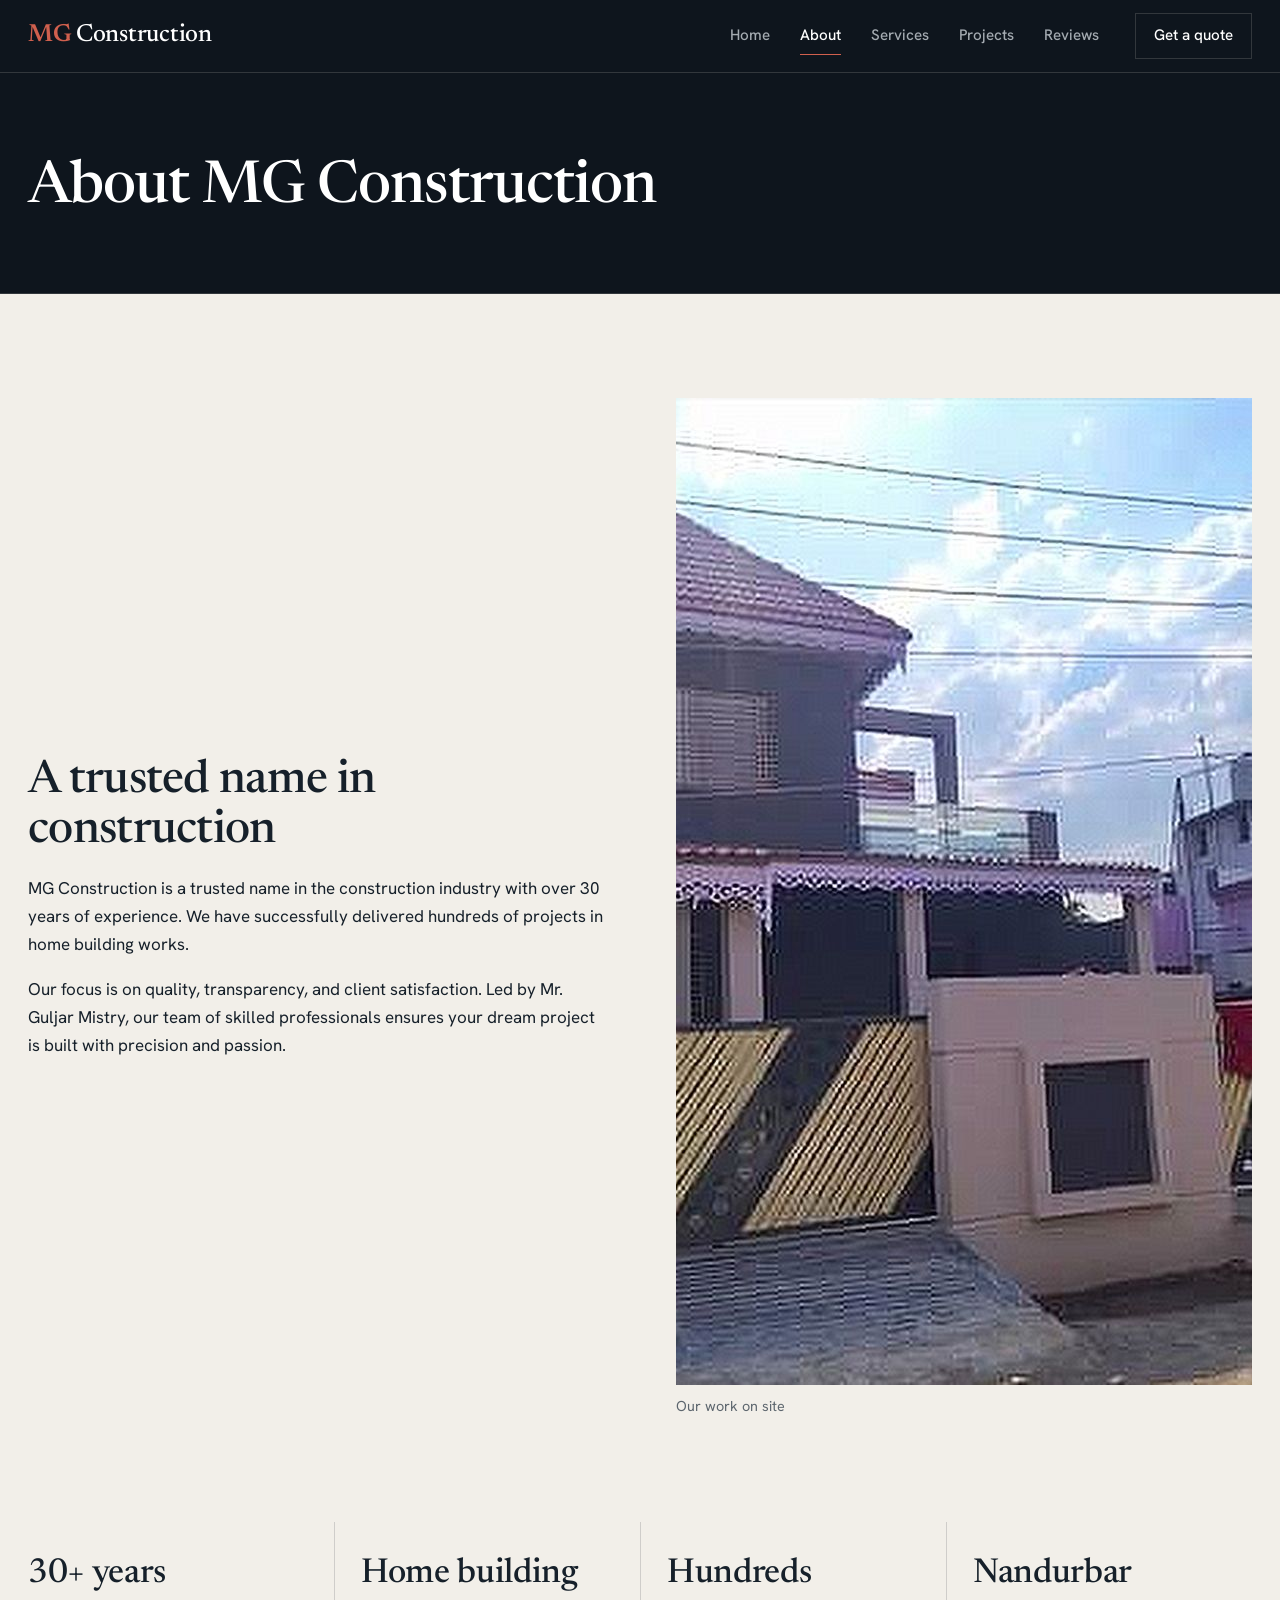
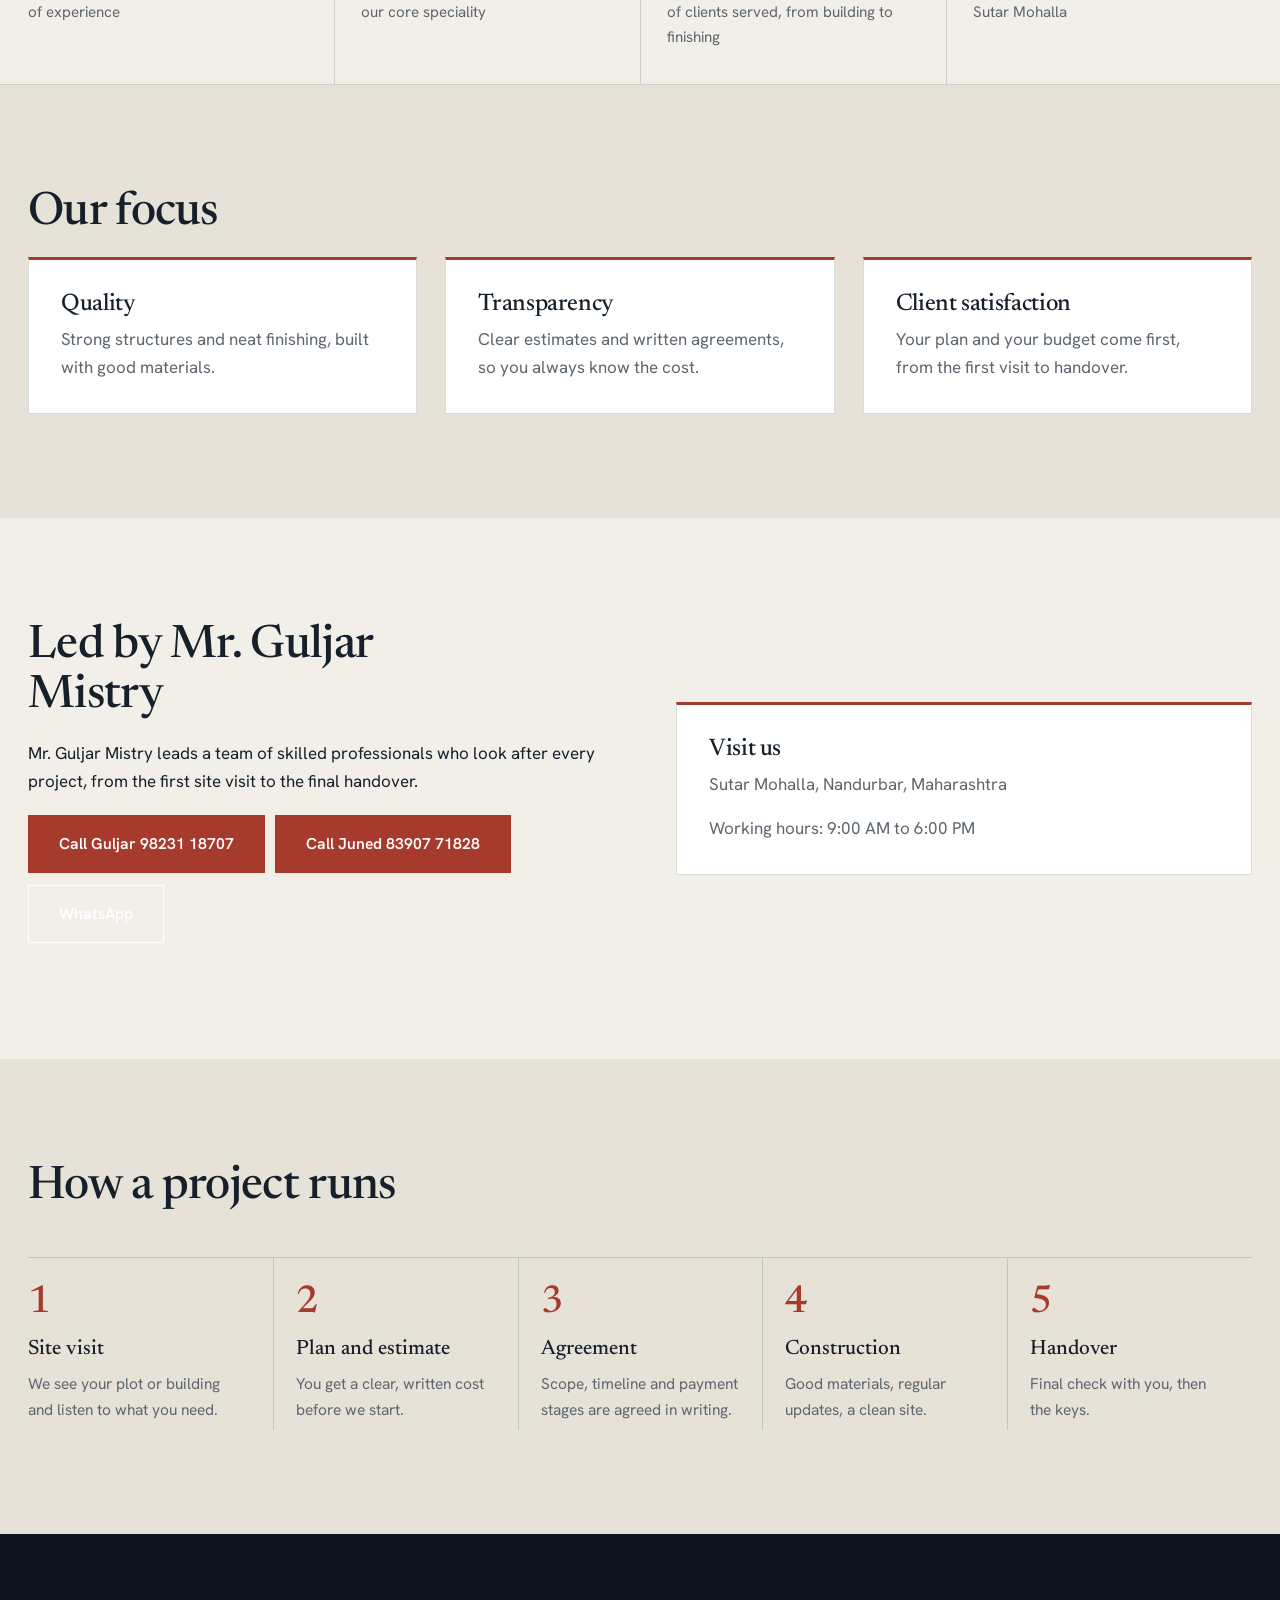
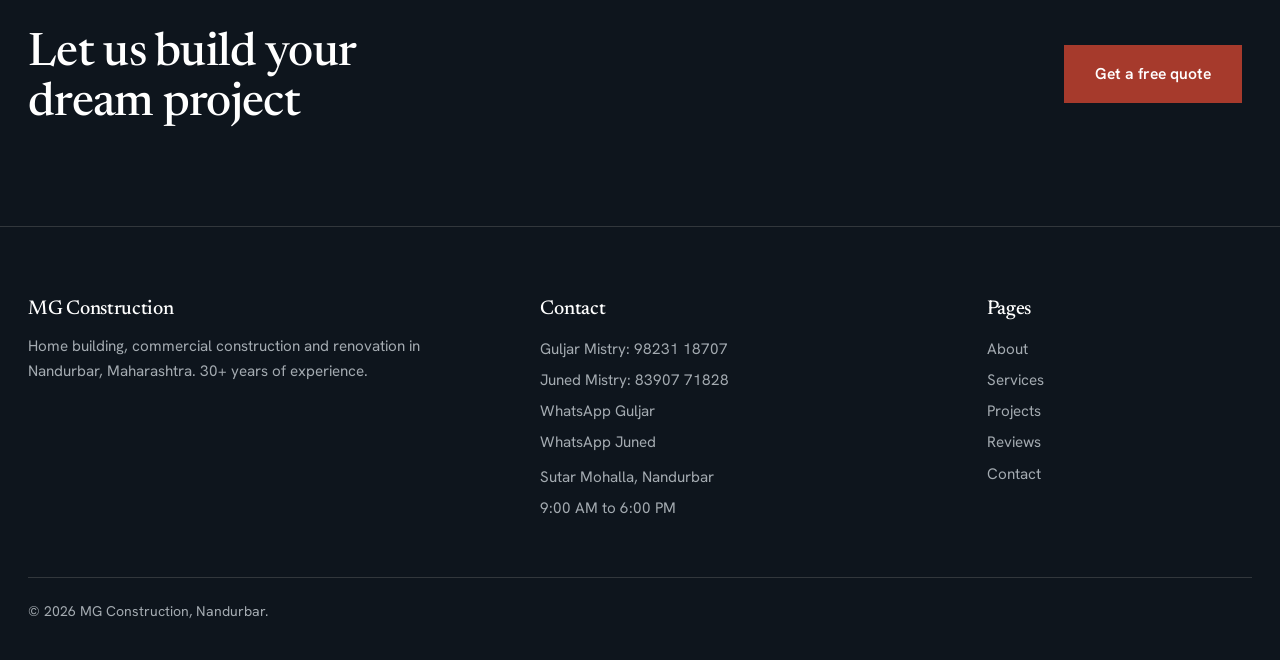
==== gm-constructions/about.html @ 04618531 "Add files via upload" ====
<!DOCTYPE html>
<html lang="en"><head><meta charset="utf-8"><meta name="viewport" content="width=device-width,initial-scale=1">
<title>About | MG Construction, Nandurbar</title>
<meta name="description" content="MG Construction: home building, commercial construction, renovation and finishing in Nandurbar, Maharashtra. 30+ years of experience.">
<meta name="theme-color" content="#0e151d"><link rel="preconnect" href="https://fonts.googleapis.com"><link rel="preconnect" href="https://fonts.gstatic.com" crossorigin><link href="https://fonts.googleapis.com/css2?family=Noto+Sans+Devanagari:wght@400;600&family=Hanken+Grotesk:wght@400;500;600&family=Newsreader:opsz,wght@6..72,400;6..72,500;6..72,600&display=swap" rel="stylesheet">
<link rel="stylesheet" href="css/style.css"></head><body>
<header><div class="wrap"><a class="logo" href="./"><b>MG</b>Construction</a>
<input type="checkbox" id="t"><label class="burger" for="t" tabindex="0" aria-label="Menu">&#9776;</label>
<nav><a href="index.html">Home</a><a href="about.html" class="on">About</a><a href="services.html">Services</a><a href="projects.html">Projects</a><a href="reviews.html">Reviews</a><a href="contact.html" class="cta">Get a quote</a></nav></div></header>
<div class="hero s"><div class="wrap"><h1>About MG Construction</h1></div></div>
<section><div class="wrap two"><div><h2>A trusted name in construction</h2><p>MG Construction is a trusted name in the construction industry with over 30 years of experience. We have successfully delivered hundreds of projects in home building works.</p><p>Our focus is on quality, transparency, and client satisfaction. Led by Mr. Guljar Mistry, our team of skilled professionals ensures your dream project is built with precision and passion.</p></div><figure><img src="images/about.jpg" alt="Our work on site" width="1400" height="987"><figcaption>Our work on site</figcaption></figure></div></section>
<div class="st"><div class="wrap g"><div><b>30+ years</b>of experience</div><div><b>Home building</b>our core speciality</div><div><b>Hundreds</b>of clients served, from building to finishing</div><div><b>Nandurbar</b>Sutar Mohalla</div></div></div>
<section class="alt"><div class="wrap"><h2>Our focus</h2><div class="g"><div class="c"><h3>Quality</h3><p>Strong structures and neat finishing, built with good materials.</p></div><div class="c"><h3>Transparency</h3><p>Clear estimates and written agreements, so you always know the cost.</p></div><div class="c"><h3>Client satisfaction</h3><p>Your plan and your budget come first, from the first visit to handover.</p></div></div></div></section>
<section><div class="wrap two"><div><h2>Led by Mr. Guljar Mistry</h2><p>Mr. Guljar Mistry leads a team of skilled professionals who look after every project, from the first site visit to the final handover.</p><p style="margin-top:20px"><a class="btn" href="tel:+919823118707">Call Guljar 98231 18707</a><a class="btn" href="tel:+918390771828">Call Juned 83907 71828</a><a class="btn o" href="https://wa.me/919823118707" target="_blank" rel="noopener">WhatsApp</a></p></div><div class="c"><h3>Visit us</h3><p>Sutar Mohalla, Nandurbar, Maharashtra</p><p>Working hours: 9:00 AM to 6:00 PM</p></div></div></section>
<section class="alt"><div class="wrap"><h2>How a project runs</h2><ol class="s"><li><b>Site visit</b>We see your plot or building and listen to what you need.</li><li><b>Plan and estimate</b>You get a clear, written cost before we start.</li><li><b>Agreement</b>Scope, timeline and payment stages are agreed in writing.</li><li><b>Construction</b>Good materials, regular updates, a clean site.</li><li><b>Handover</b>Final check with you, then the keys.</li></ol></div></section>
<section class="band"><div class="wrap"><h2>Let us build your dream project</h2><a class="btn" href="contact.html">Get a free quote</a></div></section>
<footer><div class="wrap g"><div><h3>MG Construction</h3><p>Home building, commercial construction and renovation in Nandurbar, Maharashtra. 30+ years of experience.</p></div><div><h3>Contact</h3><a href="tel:+919823118707">Guljar Mistry: 98231 18707</a><a href="tel:+918390771828">Juned Mistry: 83907 71828</a><a href="https://wa.me/919823118707" target="_blank" rel="noopener">WhatsApp Guljar</a><a href="https://wa.me/918390771828" target="_blank" rel="noopener">WhatsApp Juned</a><p>Sutar Mohalla, Nandurbar</p><p>9:00 AM to 6:00 PM</p></div><div><h3>Pages</h3><a href="about.html">About</a><a href="services.html">Services</a><a href="projects.html">Projects</a><a href="reviews.html">Reviews</a><a href="contact.html">Contact</a></div></div><div class="wrap"><p class="legal">&copy; 2026 MG Construction, Nandurbar.</p></div></footer><script src="js/site.js" defer></script></body></html>
---- gm-constructions/css/style.css ----
/* MG Construction, Nandurbar. Premium rebuild.
   Palette: night navy, bone, restrained brick. Type: Newsreader (display) + Hanken Grotesk (text). */
:root{
  --night:#0e151d;--slate:#17212c;--slate2:#1f2b38;
  --bone:#ece7dd;--paper:#f2efe9;--paper2:#e7e2d8;
  --brick:#a63a2c;--brick-deep:#8a2f23;--brick-lit:#d0604e;
  --ink:#16202a;--muted:#5d666e;--muted-dk:#a4abb1;
  --line:rgba(22,32,42,.16);--line-dk:rgba(236,231,221,.16);
  --serif:"Newsreader","Iowan Old Style",Georgia,serif;
  --sans:"Hanken Grotesk","Segoe UI",Arial,sans-serif;
  --hh:72px;--max:1360px;
}
*{box-sizing:border-box;margin:0}
html{scroll-behavior:smooth}
body{font:17px/1.65 var(--sans);color:var(--ink);background:var(--paper);-webkit-font-smoothing:antialiased}
h1,h2,h3,.logo{font-family:var(--serif);font-weight:500;line-height:1.08;letter-spacing:-.015em}
h1{font-size:clamp(2.7rem,5.4vw,5rem)}
h2{font-size:clamp(2rem,3.6vw,3.1rem);margin-bottom:1.1rem;max-width:18ch}
h3{font-size:1.5rem;margin-bottom:.45rem}
p+p{margin-top:1rem}
a{color:inherit}
img{max-width:100%}
.wrap{max-width:var(--max);margin:auto;padding:0 28px}
section{padding:104px 0}
.alt{background:var(--paper2)}
.dk{background:var(--night);color:var(--bone)}
.dk h2,.dk h3{color:#fff}
.dk p{color:var(--muted-dk)}
.lead{font-size:1.2rem;max-width:36em;color:var(--muted)}
.dk .lead{color:var(--muted-dk)}

/* header */
header{background:var(--night);color:var(--bone);position:sticky;top:0;z-index:20;border-bottom:1px solid var(--line-dk)}
header .wrap{display:flex;align-items:center;justify-content:space-between;min-height:var(--hh)}
.logo{font-size:1.55rem;text-decoration:none;color:#fff;letter-spacing:-.01em}
.logo b{font-weight:600;color:var(--brick-lit);margin-right:.18em}
nav{display:flex;align-items:center;gap:30px}
nav a{text-decoration:none;font-size:.95rem;font-weight:500;color:var(--muted-dk);padding:6px 0;border-bottom:1px solid transparent;transition:color .2s,border-color .2s}
nav a:hover,nav a.on{color:#fff;border-bottom-color:var(--brick-lit)}
nav a.cta{color:#fff;border:1px solid var(--line-dk);padding:9px 18px;margin-left:6px}
nav a.cta:hover{background:var(--brick);border-color:var(--brick)}
#t,.burger{display:none}

/* buttons */
.btn{display:inline-block;background:var(--brick);color:#fff;padding:15px 30px;font-weight:600;font-size:.98rem;text-decoration:none;border:1px solid var(--brick);margin:0 10px 12px 0;transition:background .2s,border-color .2s,color .2s}
.btn:hover{background:var(--brick-deep);border-color:var(--brick-deep)}
.btn.o{background:none;border-color:currentColor}
.btn.o:hover{background:var(--ink);border-color:var(--ink);color:#fff}
.dk .btn.o:hover,.hero .btn.o:hover{background:var(--bone);border-color:var(--bone);color:var(--night)}
.tl{display:inline-block;font-weight:600;text-decoration:none;border-bottom:1px solid var(--brick);padding-bottom:2px;transition:color .2s}
.tl:hover{color:var(--brick)}
.dk .tl:hover{color:var(--brick-lit)}

/* home hero: a 9:16 film sits in its own portrait frame so nothing is cropped */
.hero{background:var(--night);color:var(--bone)}
.hero.home{--vh:clamp(580px,calc(100svh - var(--hh)),840px);height:var(--vh);display:grid;grid-template-columns:1fr calc(var(--vh)*.9);overflow:hidden;position:relative;isolation:isolate}
.hero.home::before{content:"";position:absolute;inset:-40px;z-index:-1;background:linear-gradient(90deg,var(--night) 8%,rgba(14,21,29,.72) 55%,rgba(14,21,29,.5)),url(../images/hero-poster.jpg) center/cover;filter:blur(22px) saturate(.9)}
.hero.home .copy{align-self:center;padding:0 clamp(28px,4vw,72px) 0 max(28px,calc((100vw - var(--max))/2 + 28px))}
.hero.home h1{color:#fff;max-width:13ch;font-size:clamp(2.6rem,4.7vw,4.5rem)}
.hero.home .sub{max-width:34em;margin:26px 0 34px;font-size:1.18rem;color:var(--muted-dk)}
.hero .loc{margin-top:30px;padding-top:20px;border-top:1px solid var(--line-dk);font-size:.92rem;color:var(--muted-dk);max-width:31em}
.hero .alt-calls{display:flex;flex-wrap:wrap;gap:6px 26px;margin-top:6px}
.film{position:relative;background:var(--slate);overflow:hidden}
.film video,.film img{position:absolute;inset:0;width:100%;height:100%;object-fit:cover;object-position:50% 42%;display:block}
.film::after{content:"";position:absolute;inset:0;box-shadow:inset 0 0 0 1px rgba(236,231,221,.08);pointer-events:none}
/* one orchestrated moment: page-load reveal of the hero */
@media(prefers-reduced-motion:no-preference){
  .hero.home h1{animation:rise 1s cubic-bezier(.2,.7,.2,1) both}
  .hero.home .sub{animation:rise 1s .18s cubic-bezier(.2,.7,.2,1) both}
  .hero.home .acts{animation:rise 1s .32s cubic-bezier(.2,.7,.2,1) both}
  .film{animation:wipe 1.5s cubic-bezier(.65,0,.2,1) both}
}
@keyframes rise{from{opacity:0;transform:translateY(22px)}to{opacity:1;transform:none}}
@keyframes wipe{from{clip-path:inset(0 0 100% 0)}to{clip-path:inset(0)}}

/* inner page hero */
.hero.s{padding:84px 0 72px;border-bottom:1px solid var(--line-dk)}
.hero.s h1{font-size:clamp(2.4rem,4.6vw,4rem);color:#fff}

/* facts */
.st{background:var(--paper);border-bottom:1px solid var(--line);padding:0}
.st .g{display:grid;grid-template-columns:repeat(4,1fr);gap:0}
.st .g>div{padding:34px 28px 34px 0;font-size:.95rem;color:var(--muted);border-left:1px solid var(--line);padding-left:26px}
.st .g>div:first-child{border-left:0;padding-left:0}
.st b{display:block;font:500 2.15rem/1.1 var(--serif);color:var(--ink);margin-bottom:6px;letter-spacing:-.01em}

.g{display:grid;gap:28px;grid-template-columns:repeat(auto-fit,minmax(250px,1fr))}
.two{display:grid;gap:72px;grid-template-columns:repeat(auto-fit,minmax(320px,1fr));align-items:center}
.two figure img{width:100%;aspect-ratio:4/3;object-fit:cover;display:block}
figure figcaption{padding:10px 0 0;color:var(--muted);font-size:.9rem}

/* services as an editorial list */
.svc{border-top:1px solid var(--line-dk);margin-top:44px}
.svc .row{display:grid;grid-template-columns:minmax(240px,1fr) 1.5fr;gap:48px;padding:34px 0;border-bottom:1px solid var(--line-dk);transition:padding-left .35s ease,background .35s ease}
.svc .row:hover{padding-left:18px;background:linear-gradient(90deg,rgba(166,58,44,.14),transparent 60%)}
.svc h3{margin:0;font-size:1.8rem}
.svc p{max-width:34em}

/* cards on inner pages */
.c{background:#fff;padding:32px;border:1px solid var(--line);border-top:3px solid var(--brick)}
.c ul{padding-left:1.1rem;margin-top:.8rem;color:var(--muted)}
.c p{color:var(--muted)}
.ic{display:none}

/* selected work */
.work{display:grid;grid-template-columns:repeat(6,1fr);gap:16px;margin-top:44px}
.work figure{position:relative;overflow:hidden;margin:0;background:var(--slate)}
.work img{width:100%;height:100%;object-fit:cover;display:block;transition:transform .8s ease}
.work figure:hover img{transform:scale(1.035)}
.work figcaption{position:absolute;left:0;right:0;bottom:0;padding:44px 20px 16px;color:#fff;font-size:.92rem;background:linear-gradient(transparent,rgba(14,21,29,.78))}
.work .a{grid-column:span 4;aspect-ratio:3/2}
.work .b{grid-column:span 2;grid-row:span 2}
.work .c1,.work .d{grid-column:span 2;aspect-ratio:1/1}

/* reasons */
.reasons{display:grid;grid-template-columns:repeat(2,1fr);gap:0 64px;margin-top:44px}
.reasons div{border-top:1px solid var(--line);padding:26px 0 34px}
.reasons p{color:var(--muted);max-width:30em}

/* process: a true sequence, so it is numbered */
ol.s{list-style:none;counter-reset:s;display:grid;gap:0;grid-template-columns:repeat(5,1fr);padding:0;margin-top:44px;border-top:1px solid var(--line-dk)}
ol.s li{counter-increment:s;padding:26px 24px 8px 0;font-size:.97rem;color:var(--muted-dk)}
ol.s li+li{padding-left:22px;border-left:1px solid var(--line-dk)}
ol.s li:before{content:counter(s);display:block;font:500 2.4rem/1 var(--serif);color:var(--brick-lit);margin-bottom:16px}
ol.s b{display:block;font:500 1.3rem/1.2 var(--serif);color:#fff;margin-bottom:8px}
.alt ol.s{border-color:var(--line)}.alt ol.s li{color:var(--muted)}.alt ol.s li+li{border-color:var(--line)}.alt ol.s b{color:var(--ink)}.alt ol.s li:before{color:var(--brick)}

/* faq */
details{border-top:1px solid var(--line);padding:22px 0}
details:last-of-type{border-bottom:1px solid var(--line)}
summary{font:500 1.3rem/1.3 var(--serif);cursor:pointer;list-style:none;display:flex;justify-content:space-between;gap:20px}
summary::-webkit-details-marker{display:none}
summary::after{content:"+";font:300 1.6rem/1 var(--sans);color:var(--brick);transition:transform .25s}
details[open] summary::after{transform:rotate(45deg)}
details p{margin-top:12px;color:var(--muted);max-width:42em}
.faq details{max-width:860px}

/* testimonials + reviews */
.q{border-left:2px solid var(--brick-lit);padding-left:22px}.q p{font:400 1.35rem/1.45 var(--serif);color:#fff}.q small{display:block;margin-top:10px;color:var(--muted-dk)}
.stars{color:var(--brick);letter-spacing:3px;margin-bottom:8px}
.c.r small{color:var(--muted)}

/* galleries */
.gal{columns:3 280px;column-gap:20px}
.gal figure{break-inside:avoid;margin:0 0 20px}
.gal img{width:100%;height:auto;display:block}

/* forms */
form label{font-weight:600;font-size:.95rem}
input,textarea,select{width:100%;padding:14px;margin:6px 0 20px;border:1px solid var(--line);border-bottom:2px solid var(--ink);font:inherit;background:#fff;border-radius:0}
iframe{width:100%;height:320px;border:0;margin-top:24px;filter:grayscale(.35)}

/* closing band */
.band{background:var(--night);color:#fff;padding:96px 0}
.band .wrap{display:flex;flex-wrap:wrap;gap:28px 64px;align-items:center;justify-content:space-between}
.band h2{margin:0;max-width:16ch;color:#fff}
.band p{color:var(--muted-dk);margin-top:10px}
.band .btn{background:var(--brick);color:#fff;border-color:var(--brick)}
.band .btn:hover{background:var(--brick-deep);border-color:var(--brick-deep)}

footer{background:var(--night);color:var(--muted-dk);padding:72px 0 36px;font-size:.95rem;border-top:1px solid var(--line-dk)}
footer .g{grid-template-columns:1.4fr 1.2fr .8fr;gap:48px}
footer h3{color:#fff;font-size:1.25rem;margin-bottom:14px}
footer a{display:block;text-decoration:none;padding:3px 0;transition:color .2s}
footer a:hover{color:#fff}
footer p{margin-top:.4rem}
footer .legal{margin-top:56px;padding-top:22px;border-top:1px solid var(--line-dk);font-size:.88rem}

.wa{position:fixed;right:20px;bottom:20px;background:var(--night);color:#fff;padding:12px 20px 12px 38px;font-weight:600;font-size:.92rem;text-decoration:none;z-index:15;border:1px solid var(--line-dk);box-shadow:0 8px 24px rgba(0,0,0,.28);transition:background .2s}
.wa::before{content:"";position:absolute;left:18px;top:50%;width:9px;height:9px;margin-top:-4.5px;border-radius:50%;background:#2fb866}
.wa:hover{background:var(--slate2)}

a:focus-visible,input:focus-visible,textarea:focus-visible,select:focus-visible,summary:focus-visible,label:focus-visible{outline:2px solid var(--brick-lit);outline-offset:3px}
.brick{display:none}

/* tablet + mobile */
@media(max-width:1000px){
  ol.s{grid-template-columns:repeat(2,1fr)}
  ol.s li:nth-child(odd){border-left:0;padding-left:0}
  ol.s li{padding-bottom:28px}
  .st .g{grid-template-columns:repeat(2,1fr)}
  .st .g>div:nth-child(3){border-left:0;padding-left:0}
  .st .g>div:nth-child(n+3){border-top:1px solid var(--line)}
  footer .g{grid-template-columns:1fr 1fr}
}
@media(max-width:860px){
  :root{--hh:64px}
  section{padding:72px 0}
  .burger{display:block;cursor:pointer;color:#fff;font-size:1.7rem;line-height:1}
  nav{display:none;position:absolute;top:var(--hh);left:0;right:0;background:var(--night);padding:8px 28px 24px;flex-direction:column;align-items:stretch;gap:0;border-bottom:1px solid var(--line-dk)}
  nav a{padding:14px 0;border-bottom:1px solid var(--line-dk);font-size:1.05rem}
  nav a.cta{margin:16px 0 0;text-align:center;background:var(--brick);border-color:var(--brick)}
  #t:checked~nav{display:flex}
  /* mobile: the portrait film becomes the full-screen backdrop, text sits on its lower half */
  .hero.home{display:block;height:calc(100svh - var(--hh));min-height:600px}
  .hero.home .film{position:absolute;inset:0}
  .hero.home .film::before{content:"";position:absolute;inset:0;z-index:1;background:linear-gradient(180deg,rgba(14,21,29,.35) 0%,rgba(14,21,29,.55) 38%,rgba(14,21,29,.94) 100%)}
  .hero.home .copy{position:absolute;z-index:2;left:0;right:0;bottom:0;padding:0 24px 84px}
  .hero.home h1{font-size:clamp(2.5rem,11vw,3.4rem);max-width:12ch}
  .hero.home .sub{margin:16px 0 24px;font-size:1.05rem;color:#d4d8db}
  .hero .loc{display:none}
  .svc .row{grid-template-columns:1fr;gap:10px;padding:28px 0}
  .svc .row:hover{padding-left:0}
  .work{grid-template-columns:1fr 1fr;gap:10px}
  .work .a{grid-column:span 2}.work .b{grid-column:span 1;grid-row:span 1;aspect-ratio:3/4}
  .work .c1,.work .d{grid-column:span 1;aspect-ratio:3/4}
  .reasons{grid-template-columns:1fr}
  .two{gap:40px}
  .band{padding:72px 0}
}
@media(max-width:560px){
  .wrap{padding:0 20px}
  ol.s{grid-template-columns:1fr}
  ol.s li,ol.s li+li{border-left:0;padding-left:0;border-top:1px solid var(--line-dk)}
  ol.s li:first-child{border-top:0}
  .alt ol.s li+li{border-top-color:var(--line)}
  footer .g{grid-template-columns:1fr}
  .btn{display:block;text-align:center;margin-right:0}
  .hero .alt-calls{margin-top:2px}
}
@media(prefers-reduced-motion:reduce){html{scroll-behavior:auto}*{transition:none!important}}

/* sliding galleries (right to left) */
.mq{overflow:hidden;padding:10px 0 4px}
.mq .tk{display:flex;width:max-content;animation:sl 70s linear infinite}
.mq:hover .tk,.mq:focus-within .tk{animation-play-state:paused}
@keyframes sl{to{transform:translateX(-50%)}}
.mq .tk>*,.mq .tk>div>*{flex:0 0 auto;margin:0 22px 0 0}
.mq figure{position:relative;overflow:hidden;background:var(--slate)}
.mq figure img{height:360px;width:auto;display:block;transition:transform .8s ease}
.mq figure:hover img{transform:scale(1.03)}
.mq figcaption{position:absolute;left:0;right:0;bottom:0;padding:40px 18px 14px;color:#fff;font-size:.92rem;background:linear-gradient(transparent,rgba(14,21,29,.78))}
.mq .c.r{width:min(380px,82vw)}
.mq .q{width:min(420px,82vw);background:var(--slate);padding:30px 28px;border-left:2px solid var(--brick-lit)}
.mq .q p{font-size:1.2rem}
@media(max-width:560px){.mq figure img{height:260px}}
@media(prefers-reduced-motion:reduce){.mq{overflow-x:auto}.mq .tk{animation:none}}

.nm{display:block;font:500 1.3rem/1.2 var(--serif);margin-bottom:6px}
.q .nm{color:#fff}.q .stars{color:var(--brick-lit);margin-bottom:12px}
.c.r .stars{margin-bottom:12px}
.mapcard{display:block;margin-top:24px;padding:30px;background:var(--night);color:#fff;text-decoration:none;border-left:3px solid var(--brick-lit);transition:background .2s}
.mapcard b{display:block;font:500 1.4rem/1.2 var(--serif)}
.mapcard span{display:inline-block;margin-top:10px;color:var(--muted-dk);border-bottom:1px solid var(--brick)}
.mapcard:hover{background:var(--slate2)}
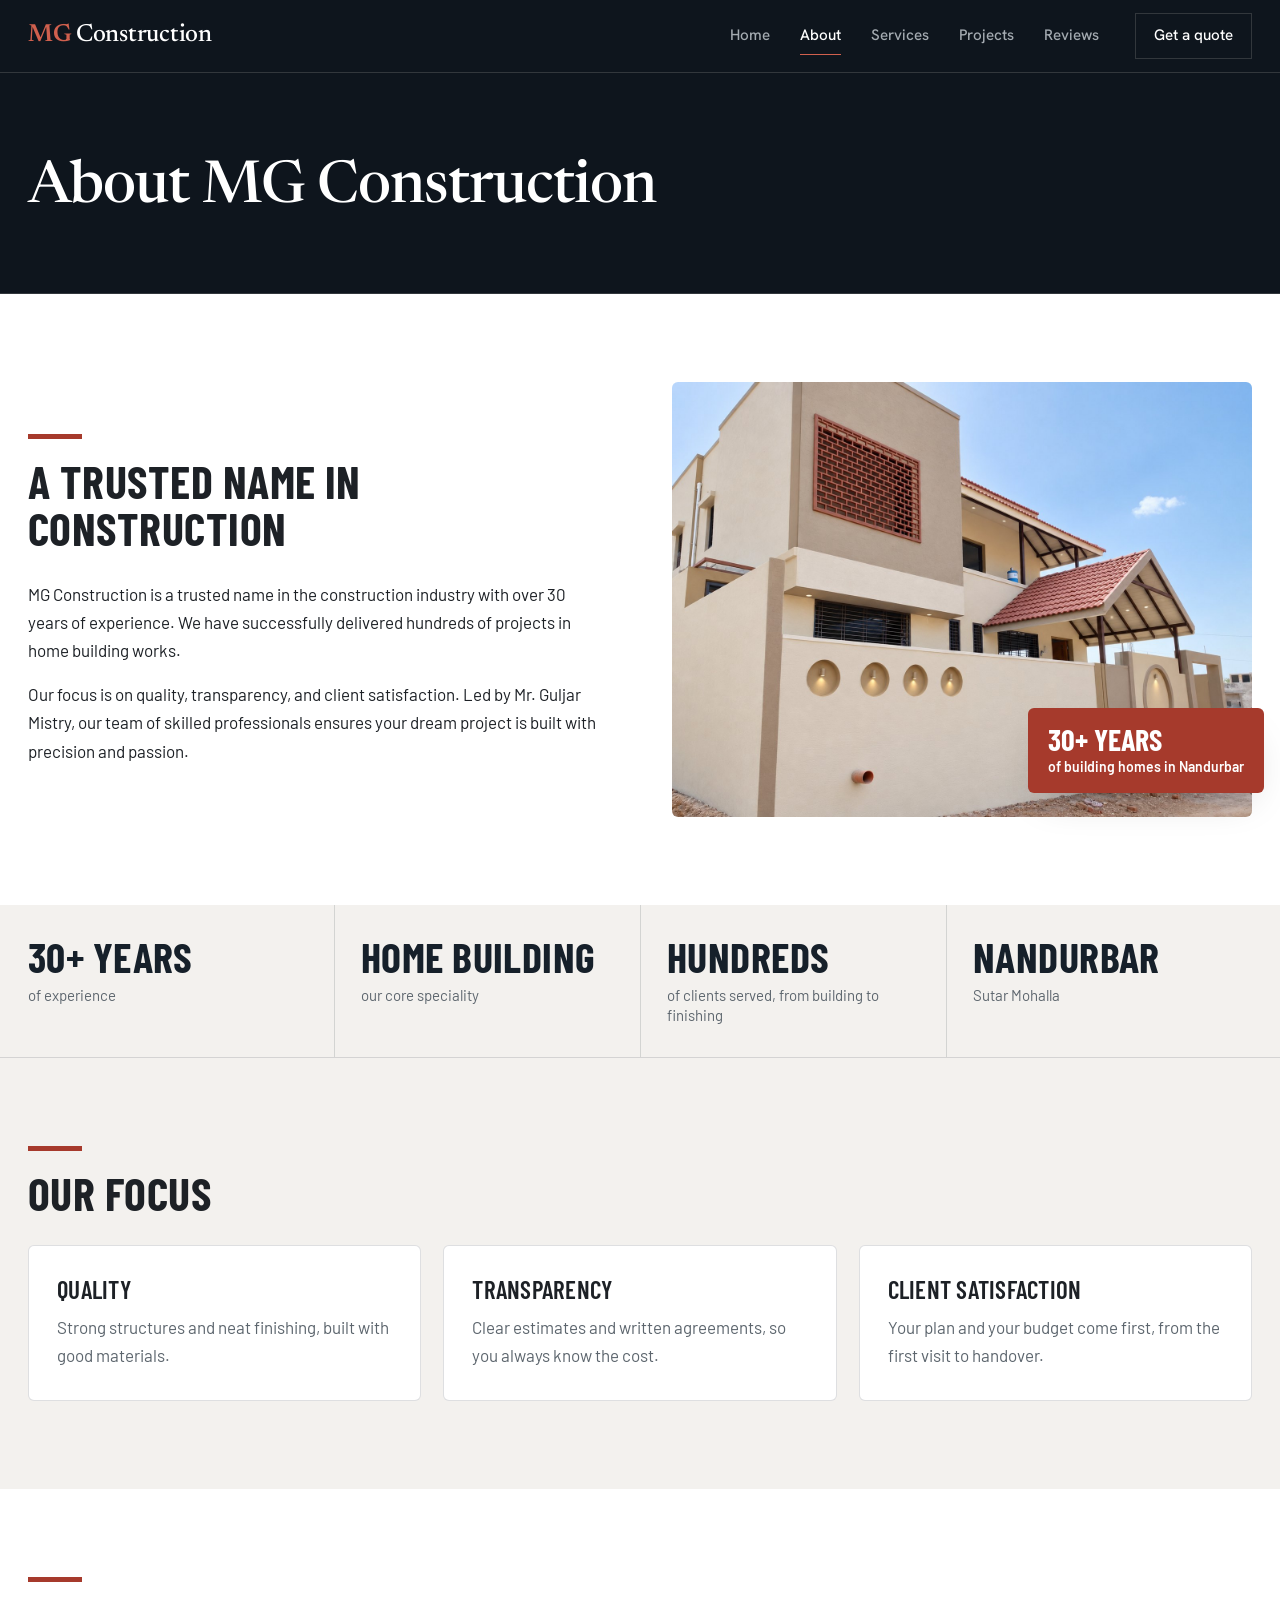
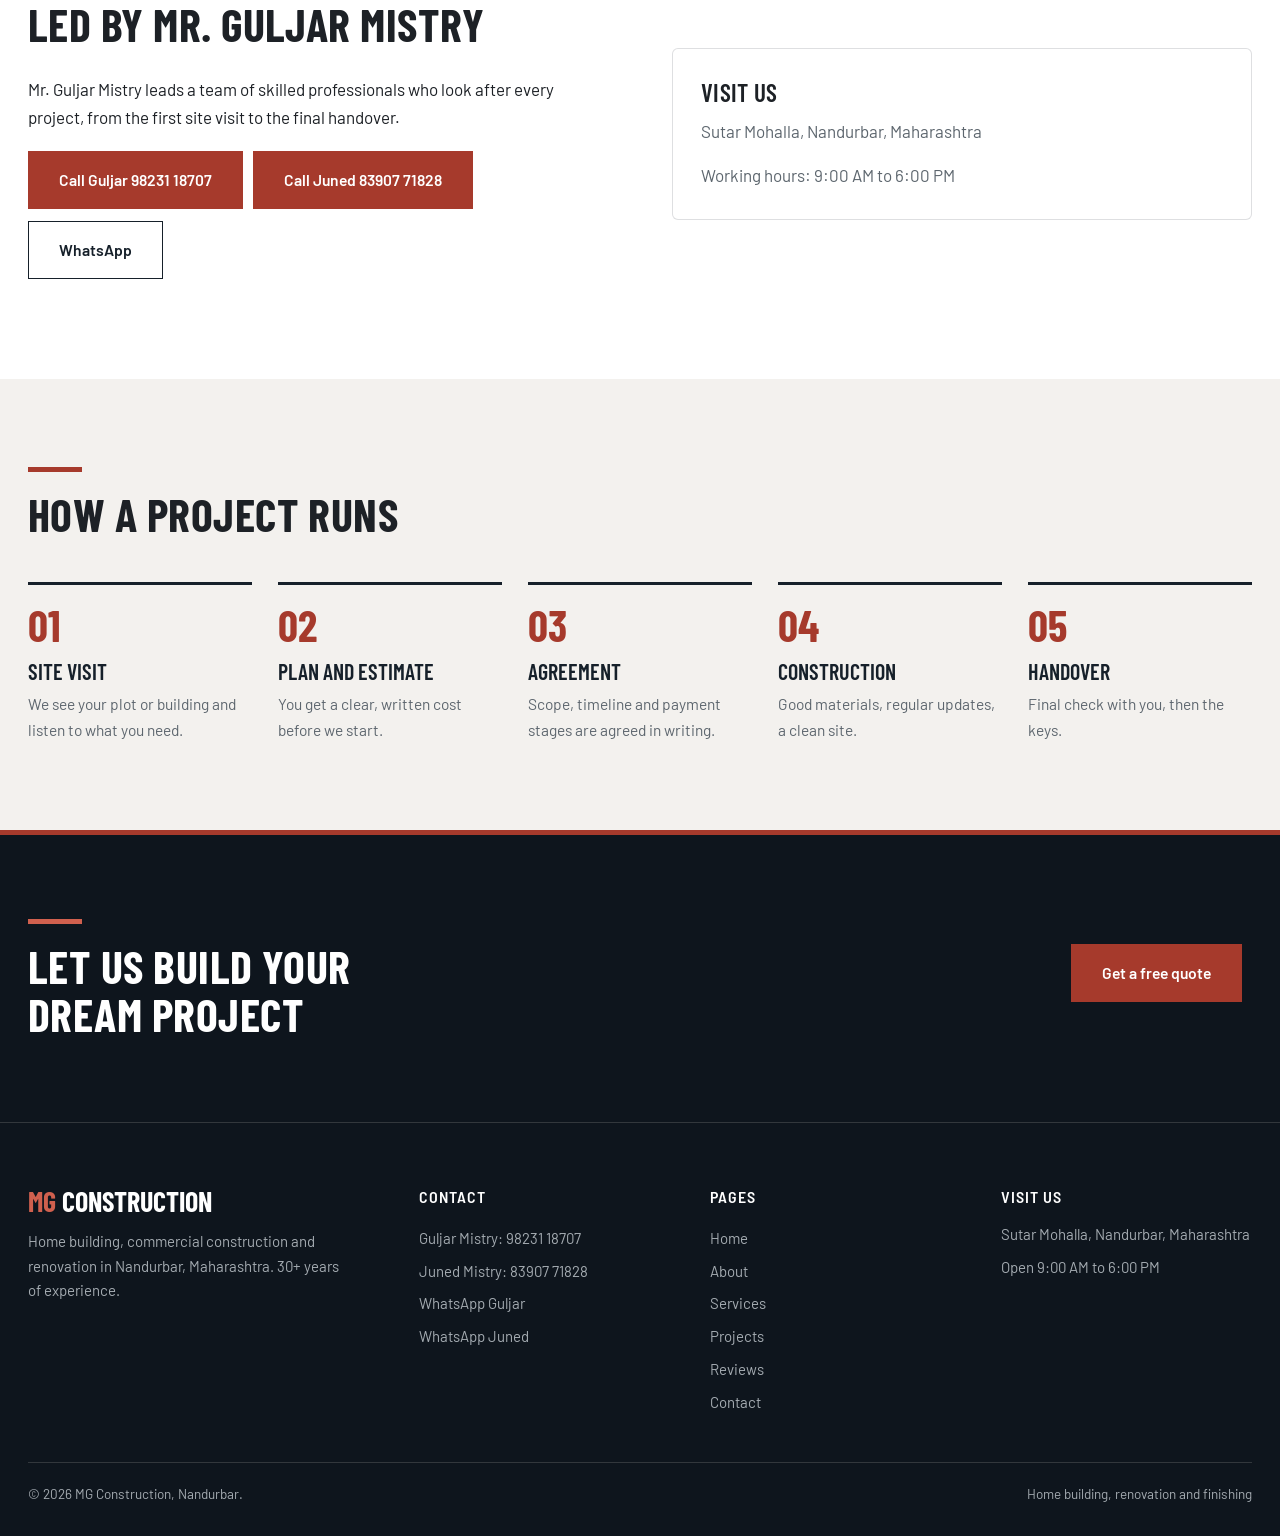
==== commit bdd46b00: "Add files via upload" ====
--- a/gm-constructions/about.html
+++ b/gm-constructions/about.html
@@ -2,16 +2,16 @@
 <html lang="en"><head><meta charset="utf-8"><meta name="viewport" content="width=device-width,initial-scale=1">
 <title>About | MG Construction, Nandurbar</title>
 <meta name="description" content="MG Construction: home building, commercial construction, renovation and finishing in Nandurbar, Maharashtra. 30+ years of experience.">
-<meta name="theme-color" content="#0e151d"><link rel="preconnect" href="https://fonts.googleapis.com"><link rel="preconnect" href="https://fonts.gstatic.com" crossorigin><link href="https://fonts.googleapis.com/css2?family=Noto+Sans+Devanagari:wght@400;600&family=Hanken+Grotesk:wght@400;500;600&family=Newsreader:opsz,wght@6..72,400;6..72,500;6..72,600&display=swap" rel="stylesheet">
+<meta name="theme-color" content="#0e151d"><link rel="preconnect" href="https://fonts.googleapis.com"><link rel="preconnect" href="https://fonts.gstatic.com" crossorigin><link href="https://fonts.googleapis.com/css2?family=Barlow+Condensed:wght@500;600;700&family=Barlow+Semi+Condensed:wght@500;600&family=Barlow:wght@400;500;600;700&family=Noto+Sans+Devanagari:wght@400;600&family=Hanken+Grotesk:wght@400;500;600&family=Newsreader:opsz,wght@6..72,400;6..72,500;6..72,600&display=swap" rel="stylesheet">
 <link rel="stylesheet" href="css/style.css"></head><body>
 <header><div class="wrap"><a class="logo" href="./"><b>MG</b>Construction</a>
 <input type="checkbox" id="t"><label class="burger" for="t" tabindex="0" aria-label="Menu">&#9776;</label>
 <nav><a href="index.html">Home</a><a href="about.html" class="on">About</a><a href="services.html">Services</a><a href="projects.html">Projects</a><a href="reviews.html">Reviews</a><a href="contact.html" class="cta">Get a quote</a></nav></div></header>
 <div class="hero s"><div class="wrap"><h1>About MG Construction</h1></div></div>
-<section><div class="wrap two"><div><h2>A trusted name in construction</h2><p>MG Construction is a trusted name in the construction industry with over 30 years of experience. We have successfully delivered hundreds of projects in home building works.</p><p>Our focus is on quality, transparency, and client satisfaction. Led by Mr. Guljar Mistry, our team of skilled professionals ensures your dream project is built with precision and passion.</p></div><figure><img src="images/about.jpg" alt="Our work on site" width="1400" height="987"><figcaption>Our work on site</figcaption></figure></div></section>
+<section><div class="wrap two"><div><h2>A trusted name in construction</h2><p>MG Construction is a trusted name in the construction industry with over 30 years of experience. We have successfully delivered hundreds of projects in home building works.</p><p>Our focus is on quality, transparency, and client satisfaction. Led by Mr. Guljar Mistry, our team of skilled professionals ensures your dream project is built with precision and passion.</p></div><div class="about-photo"><img src="images/site11.jpg" alt="Tile-roof house built by MG Construction" width="1448" height="1086"><div class="badge"><b>30+ years</b><span>of building homes in Nandurbar</span></div></div></div></section>
 <div class="st"><div class="wrap g"><div><b>30+ years</b>of experience</div><div><b>Home building</b>our core speciality</div><div><b>Hundreds</b>of clients served, from building to finishing</div><div><b>Nandurbar</b>Sutar Mohalla</div></div></div>
 <section class="alt"><div class="wrap"><h2>Our focus</h2><div class="g"><div class="c"><h3>Quality</h3><p>Strong structures and neat finishing, built with good materials.</p></div><div class="c"><h3>Transparency</h3><p>Clear estimates and written agreements, so you always know the cost.</p></div><div class="c"><h3>Client satisfaction</h3><p>Your plan and your budget come first, from the first visit to handover.</p></div></div></div></section>
 <section><div class="wrap two"><div><h2>Led by Mr. Guljar Mistry</h2><p>Mr. Guljar Mistry leads a team of skilled professionals who look after every project, from the first site visit to the final handover.</p><p style="margin-top:20px"><a class="btn" href="tel:+919823118707">Call Guljar 98231 18707</a><a class="btn" href="tel:+918390771828">Call Juned 83907 71828</a><a class="btn o" href="https://wa.me/919823118707" target="_blank" rel="noopener">WhatsApp</a></p></div><div class="c"><h3>Visit us</h3><p>Sutar Mohalla, Nandurbar, Maharashtra</p><p>Working hours: 9:00 AM to 6:00 PM</p></div></div></section>
 <section class="alt"><div class="wrap"><h2>How a project runs</h2><ol class="s"><li><b>Site visit</b>We see your plot or building and listen to what you need.</li><li><b>Plan and estimate</b>You get a clear, written cost before we start.</li><li><b>Agreement</b>Scope, timeline and payment stages are agreed in writing.</li><li><b>Construction</b>Good materials, regular updates, a clean site.</li><li><b>Handover</b>Final check with you, then the keys.</li></ol></div></section>
 <section class="band"><div class="wrap"><h2>Let us build your dream project</h2><a class="btn" href="contact.html">Get a free quote</a></div></section>
-<footer><div class="wrap g"><div><h3>MG Construction</h3><p>Home building, commercial construction and renovation in Nandurbar, Maharashtra. 30+ years of experience.</p></div><div><h3>Contact</h3><a href="tel:+919823118707">Guljar Mistry: 98231 18707</a><a href="tel:+918390771828">Juned Mistry: 83907 71828</a><a href="https://wa.me/919823118707" target="_blank" rel="noopener">WhatsApp Guljar</a><a href="https://wa.me/918390771828" target="_blank" rel="noopener">WhatsApp Juned</a><p>Sutar Mohalla, Nandurbar</p><p>9:00 AM to 6:00 PM</p></div><div><h3>Pages</h3><a href="about.html">About</a><a href="services.html">Services</a><a href="projects.html">Projects</a><a href="reviews.html">Reviews</a><a href="contact.html">Contact</a></div></div><div class="wrap"><p class="legal">&copy; 2026 MG Construction, Nandurbar.</p></div></footer><script src="js/site.js" defer></script></body></html>+<footer><div class="wrap"><div class="foot-grid"><div><div class="brandline"><span>MG</span> Construction</div><p>Home building, commercial construction and renovation in Nandurbar, Maharashtra. 30+ years of experience.</p></div><div><h4>Contact</h4><a href="tel:+919823118707">Guljar Mistry: 98231 18707</a><a href="tel:+918390771828">Juned Mistry: 83907 71828</a><a href="https://wa.me/919823118707" target="_blank" rel="noopener">WhatsApp Guljar</a><a href="https://wa.me/918390771828" target="_blank" rel="noopener">WhatsApp Juned</a></div><div><h4>Pages</h4><a href="index.html">Home</a><a href="about.html">About</a><a href="services.html">Services</a><a href="projects.html">Projects</a><a href="reviews.html">Reviews</a><a href="contact.html">Contact</a></div><div><h4>Visit us</h4><p>Sutar Mohalla, Nandurbar, Maharashtra</p><p>Open 9:00 AM to 6:00 PM</p></div></div><div class="foot-bottom"><span>&copy; 2026 MG Construction, Nandurbar.</span><span>Home building, renovation and finishing</span></div></div></footer><script src="js/site.js" defer></script></body></html>
--- a/gm-constructions/css/style.css
+++ b/gm-constructions/css/style.css
@@ -2,10 +2,10 @@
    Palette: night navy, bone, restrained brick. Type: Newsreader (display) + Hanken Grotesk (text). */
 :root{
   --night:#0e151d;--slate:#17212c;--slate2:#1f2b38;
-  --bone:#ece7dd;--paper:#f2efe9;--paper2:#e7e2d8;
+  --bone:#ece7dd;--paper:#ffffff;--paper2:#f3f1ee;
   --brick:#a63a2c;--brick-deep:#8a2f23;--brick-lit:#d0604e;
   --ink:#16202a;--muted:#5d666e;--muted-dk:#a4abb1;
-  --line:rgba(22,32,42,.16);--line-dk:rgba(236,231,221,.16);
+  --line:rgba(22,32,42,.14);--line-dk:rgba(236,231,221,.16);
   --serif:"Newsreader","Iowan Old Style",Georgia,serif;
   --sans:"Hanken Grotesk","Segoe UI",Arial,sans-serif;
   --hh:72px;--max:1360px;
@@ -77,121 +77,18 @@
 .hero.s{padding:84px 0 72px;border-bottom:1px solid var(--line-dk)}
 .hero.s h1{font-size:clamp(2.4rem,4.6vw,4rem);color:#fff}
 
-/* facts */
-.st{background:var(--paper);border-bottom:1px solid var(--line);padding:0}
-.st .g{display:grid;grid-template-columns:repeat(4,1fr);gap:0}
-.st .g>div{padding:34px 28px 34px 0;font-size:.95rem;color:var(--muted);border-left:1px solid var(--line);padding-left:26px}
-.st .g>div:first-child{border-left:0;padding-left:0}
-.st b{display:block;font:500 2.15rem/1.1 var(--serif);color:var(--ink);margin-bottom:6px;letter-spacing:-.01em}
-
-.g{display:grid;gap:28px;grid-template-columns:repeat(auto-fit,minmax(250px,1fr))}
-.two{display:grid;gap:72px;grid-template-columns:repeat(auto-fit,minmax(320px,1fr));align-items:center}
-.two figure img{width:100%;aspect-ratio:4/3;object-fit:cover;display:block}
-figure figcaption{padding:10px 0 0;color:var(--muted);font-size:.9rem}
-
-/* services as an editorial list */
-.svc{border-top:1px solid var(--line-dk);margin-top:44px}
-.svc .row{display:grid;grid-template-columns:minmax(240px,1fr) 1.5fr;gap:48px;padding:34px 0;border-bottom:1px solid var(--line-dk);transition:padding-left .35s ease,background .35s ease}
-.svc .row:hover{padding-left:18px;background:linear-gradient(90deg,rgba(166,58,44,.14),transparent 60%)}
-.svc h3{margin:0;font-size:1.8rem}
-.svc p{max-width:34em}
-
-/* cards on inner pages */
-.c{background:#fff;padding:32px;border:1px solid var(--line);border-top:3px solid var(--brick)}
-.c ul{padding-left:1.1rem;margin-top:.8rem;color:var(--muted)}
-.c p{color:var(--muted)}
-.ic{display:none}
-
-/* selected work */
-.work{display:grid;grid-template-columns:repeat(6,1fr);gap:16px;margin-top:44px}
-.work figure{position:relative;overflow:hidden;margin:0;background:var(--slate)}
-.work img{width:100%;height:100%;object-fit:cover;display:block;transition:transform .8s ease}
-.work figure:hover img{transform:scale(1.035)}
-.work figcaption{position:absolute;left:0;right:0;bottom:0;padding:44px 20px 16px;color:#fff;font-size:.92rem;background:linear-gradient(transparent,rgba(14,21,29,.78))}
-.work .a{grid-column:span 4;aspect-ratio:3/2}
-.work .b{grid-column:span 2;grid-row:span 2}
-.work .c1,.work .d{grid-column:span 2;aspect-ratio:1/1}
-
-/* reasons */
-.reasons{display:grid;grid-template-columns:repeat(2,1fr);gap:0 64px;margin-top:44px}
-.reasons div{border-top:1px solid var(--line);padding:26px 0 34px}
-.reasons p{color:var(--muted);max-width:30em}
-
-/* process: a true sequence, so it is numbered */
-ol.s{list-style:none;counter-reset:s;display:grid;gap:0;grid-template-columns:repeat(5,1fr);padding:0;margin-top:44px;border-top:1px solid var(--line-dk)}
-ol.s li{counter-increment:s;padding:26px 24px 8px 0;font-size:.97rem;color:var(--muted-dk)}
-ol.s li+li{padding-left:22px;border-left:1px solid var(--line-dk)}
-ol.s li:before{content:counter(s);display:block;font:500 2.4rem/1 var(--serif);color:var(--brick-lit);margin-bottom:16px}
-ol.s b{display:block;font:500 1.3rem/1.2 var(--serif);color:#fff;margin-bottom:8px}
-.alt ol.s{border-color:var(--line)}.alt ol.s li{color:var(--muted)}.alt ol.s li+li{border-color:var(--line)}.alt ol.s b{color:var(--ink)}.alt ol.s li:before{color:var(--brick)}
-
-/* faq */
-details{border-top:1px solid var(--line);padding:22px 0}
-details:last-of-type{border-bottom:1px solid var(--line)}
-summary{font:500 1.3rem/1.3 var(--serif);cursor:pointer;list-style:none;display:flex;justify-content:space-between;gap:20px}
-summary::-webkit-details-marker{display:none}
-summary::after{content:"+";font:300 1.6rem/1 var(--sans);color:var(--brick);transition:transform .25s}
-details[open] summary::after{transform:rotate(45deg)}
-details p{margin-top:12px;color:var(--muted);max-width:42em}
-.faq details{max-width:860px}
-
-/* testimonials + reviews */
-.q{border-left:2px solid var(--brick-lit);padding-left:22px}.q p{font:400 1.35rem/1.45 var(--serif);color:#fff}.q small{display:block;margin-top:10px;color:var(--muted-dk)}
-.stars{color:var(--brick);letter-spacing:3px;margin-bottom:8px}
-.c.r small{color:var(--muted)}
-
-/* galleries */
-.gal{columns:3 280px;column-gap:20px}
-.gal figure{break-inside:avoid;margin:0 0 20px}
-.gal img{width:100%;height:auto;display:block}
-
-/* forms */
-form label{font-weight:600;font-size:.95rem}
-input,textarea,select{width:100%;padding:14px;margin:6px 0 20px;border:1px solid var(--line);border-bottom:2px solid var(--ink);font:inherit;background:#fff;border-radius:0}
-iframe{width:100%;height:320px;border:0;margin-top:24px;filter:grayscale(.35)}
-
-/* closing band */
-.band{background:var(--night);color:#fff;padding:96px 0}
-.band .wrap{display:flex;flex-wrap:wrap;gap:28px 64px;align-items:center;justify-content:space-between}
-.band h2{margin:0;max-width:16ch;color:#fff}
-.band p{color:var(--muted-dk);margin-top:10px}
-.band .btn{background:var(--brick);color:#fff;border-color:var(--brick)}
-.band .btn:hover{background:var(--brick-deep);border-color:var(--brick-deep)}
-
-footer{background:var(--night);color:var(--muted-dk);padding:72px 0 36px;font-size:.95rem;border-top:1px solid var(--line-dk)}
-footer .g{grid-template-columns:1.4fr 1.2fr .8fr;gap:48px}
-footer h3{color:#fff;font-size:1.25rem;margin-bottom:14px}
-footer a{display:block;text-decoration:none;padding:3px 0;transition:color .2s}
-footer a:hover{color:#fff}
-footer p{margin-top:.4rem}
-footer .legal{margin-top:56px;padding-top:22px;border-top:1px solid var(--line-dk);font-size:.88rem}
-
+/* hero-critical rules kept exactly as before */
 .wa{position:fixed;right:20px;bottom:20px;background:var(--night);color:#fff;padding:12px 20px 12px 38px;font-weight:600;font-size:.92rem;text-decoration:none;z-index:15;border:1px solid var(--line-dk);box-shadow:0 8px 24px rgba(0,0,0,.28);transition:background .2s}
 .wa::before{content:"";position:absolute;left:18px;top:50%;width:9px;height:9px;margin-top:-4.5px;border-radius:50%;background:#2fb866}
 .wa:hover{background:var(--slate2)}
-
 a:focus-visible,input:focus-visible,textarea:focus-visible,select:focus-visible,summary:focus-visible,label:focus-visible{outline:2px solid var(--brick-lit);outline-offset:3px}
-.brick{display:none}
-
-/* tablet + mobile */
-@media(max-width:1000px){
-  ol.s{grid-template-columns:repeat(2,1fr)}
-  ol.s li:nth-child(odd){border-left:0;padding-left:0}
-  ol.s li{padding-bottom:28px}
-  .st .g{grid-template-columns:repeat(2,1fr)}
-  .st .g>div:nth-child(3){border-left:0;padding-left:0}
-  .st .g>div:nth-child(n+3){border-top:1px solid var(--line)}
-  footer .g{grid-template-columns:1fr 1fr}
-}
 @media(max-width:860px){
   :root{--hh:64px}
-  section{padding:72px 0}
   .burger{display:block;cursor:pointer;color:#fff;font-size:1.7rem;line-height:1}
   nav{display:none;position:absolute;top:var(--hh);left:0;right:0;background:var(--night);padding:8px 28px 24px;flex-direction:column;align-items:stretch;gap:0;border-bottom:1px solid var(--line-dk)}
   nav a{padding:14px 0;border-bottom:1px solid var(--line-dk);font-size:1.05rem}
   nav a.cta{margin:16px 0 0;text-align:center;background:var(--brick);border-color:var(--brick)}
   #t:checked~nav{display:flex}
-  /* mobile: the portrait film becomes the full-screen backdrop, text sits on its lower half */
   .hero.home{display:block;height:calc(100svh - var(--hh));min-height:600px}
   .hero.home .film{position:absolute;inset:0}
   .hero.home .film::before{content:"";position:absolute;inset:0;z-index:1;background:linear-gradient(180deg,rgba(14,21,29,.35) 0%,rgba(14,21,29,.55) 38%,rgba(14,21,29,.94) 100%)}
@@ -199,47 +96,216 @@
   .hero.home h1{font-size:clamp(2.5rem,11vw,3.4rem);max-width:12ch}
   .hero.home .sub{margin:16px 0 24px;font-size:1.05rem;color:#d4d8db}
   .hero .loc{display:none}
-  .svc .row{grid-template-columns:1fr;gap:10px;padding:28px 0}
-  .svc .row:hover{padding-left:0}
-  .work{grid-template-columns:1fr 1fr;gap:10px}
-  .work .a{grid-column:span 2}.work .b{grid-column:span 1;grid-row:span 1;aspect-ratio:3/4}
-  .work .c1,.work .d{grid-column:span 1;aspect-ratio:3/4}
-  .reasons{grid-template-columns:1fr}
-  .two{gap:40px}
-  .band{padding:72px 0}
-}
-@media(max-width:560px){
-  .wrap{padding:0 20px}
-  ol.s{grid-template-columns:1fr}
-  ol.s li,ol.s li+li{border-left:0;padding-left:0;border-top:1px solid var(--line-dk)}
-  ol.s li:first-child{border-top:0}
-  .alt ol.s li+li{border-top-color:var(--line)}
-  footer .g{grid-template-columns:1fr}
-  .btn{display:block;text-align:center;margin-right:0}
-  .hero .alt-calls{margin-top:2px}
-}
+}
+@media(max-width:560px){.wrap{padding:0 20px}.btn{display:block;text-align:center;margin-right:0}.hero .alt-calls{margin-top:2px}}
 @media(prefers-reduced-motion:reduce){html{scroll-behavior:auto}*{transition:none!important}}
 
-/* sliding galleries (right to left) */
-.mq{overflow:hidden;padding:10px 0 4px}
+/* =====================================================================
+   Redesign layer: everything below the hero.
+   Structure and rhythm follow the StrideBuild reference; colour stays brick.
+   ===================================================================== */
+:root{--cond:"Barlow Condensed","Arial Narrow",Arial,sans-serif;--semi:"Barlow Semi Condensed","Barlow",Arial,sans-serif;--r:6px;--text:#1d2126;--brick-soft:#f6e6e2;--shadow:0 18px 40px -18px rgba(16,19,23,.28)}
+body{font-family:"Barlow","Segoe UI",Arial,sans-serif;color:var(--text)}
+header,.hero,.wa{font-family:var(--sans)}   /* keep header + hero in their original fonts */
+
+section{padding:88px 0}
+section h2,.band h2{font-family:var(--cond);text-transform:uppercase;font-weight:700;letter-spacing:.01em;line-height:1.04;font-size:clamp(30px,4.4vw,46px);max-width:none;margin-bottom:28px}
+section h2::before,.band h2::before{content:"";display:block;width:54px;height:5px;background:var(--brick);margin-bottom:18px}
+.dk h2::before,.band h2::before{background:var(--brick-lit)}
+h3{font-family:var(--cond);text-transform:uppercase;font-weight:600;letter-spacing:.01em;line-height:1.1;font-size:25px;margin-bottom:10px}
+.sec-head{max-width:680px;margin-bottom:44px}
+.sec-head h2{margin-bottom:0}
+.sec-head p{color:var(--muted);margin:14px 0 0;font-size:18px}
+.dk .sec-head p,.band p{color:var(--muted-dk)}
+.sec-link{margin-top:36px}
+.tl{border-bottom-color:var(--brick)}
+
+/* ticker band */
+.ticker{background:var(--brick);color:#fff;overflow:hidden;white-space:nowrap}
+.ticker .track{display:inline-flex;padding:11px 0;animation:tick 45s linear infinite;font:600 15px var(--semi);text-transform:uppercase;letter-spacing:.08em}
+.ticker span{padding:0 18px}
+.ticker span::after{content:"\25C6";margin-left:36px;font-size:10px;vertical-align:2px;opacity:.7}
+@keyframes tick{to{transform:translateX(-50%)}}
+
+/* stats */
+.st{background:var(--paper2);border-bottom:1px solid var(--line);padding:0}
+.st .g{display:grid;grid-template-columns:repeat(4,1fr);gap:0}
+.st .g>div{padding:30px 22px 32px 26px;border-left:1px solid var(--line);font-size:15px;line-height:1.35;color:var(--muted)}
+.st .g>div:first-child{border-left:0;padding-left:0}
+.st b{display:block;font:700 42px/1 var(--cond);text-transform:uppercase;letter-spacing:.01em;color:var(--ink);margin-bottom:8px}
+
+/* services: hairline grid */
+.svc-grid{display:grid;grid-template-columns:repeat(3,1fr);gap:1px;background:var(--line);border:1px solid var(--line)}
+.svc{background:var(--paper);padding:32px 30px 36px;transition:background .25s}
+.svc:hover{background:var(--paper2)}
+.svc .no{font:700 15px var(--cond);color:var(--brick);letter-spacing:.14em}
+.svc h3{margin:10px 0}
+.svc p{color:var(--muted);margin:0;font-size:16px}
+.svc ul{margin:16px 0 0;padding:0;list-style:none;font-size:15px}
+.svc li{padding:5px 0 5px 20px;position:relative;color:var(--muted)}
+.svc li::before{content:"";position:absolute;left:0;top:12px;width:9px;height:9px;background:var(--brick)}
+
+/* cards */
+.g{display:grid;gap:22px;grid-template-columns:repeat(auto-fit,minmax(260px,1fr))}
+.two{display:grid;gap:64px;grid-template-columns:repeat(auto-fit,minmax(320px,1fr));align-items:center}
+.two figure{margin:0}
+.two figure img{width:100%;height:auto;aspect-ratio:4/3;object-fit:cover;display:block;border-radius:var(--r)}
+.two figcaption{padding:10px 0 0;color:var(--muted);font-size:.9rem}
+.c{background:var(--paper);border:1px solid var(--line);border-radius:var(--r);padding:30px 28px}
+.c p{color:var(--muted)}
+.c ul{padding-left:1.1rem;margin-top:.8rem;color:var(--muted)}
+.alt .c{background:var(--paper)}
+
+/* sliding strips (right to left) */
+.mq{overflow:hidden;padding:6px 0 10px}
 .mq .tk{display:flex;width:max-content;animation:sl 70s linear infinite}
 .mq:hover .tk,.mq:focus-within .tk{animation-play-state:paused}
 @keyframes sl{to{transform:translateX(-50%)}}
 .mq .tk>*,.mq .tk>div>*{flex:0 0 auto;margin:0 22px 0 0}
-.mq figure{position:relative;overflow:hidden;background:var(--slate)}
-.mq figure img{height:360px;width:auto;display:block;transition:transform .8s ease}
-.mq figure:hover img{transform:scale(1.03)}
-.mq figcaption{position:absolute;left:0;right:0;bottom:0;padding:40px 18px 14px;color:#fff;font-size:.92rem;background:linear-gradient(transparent,rgba(14,21,29,.78))}
-.mq .c.r{width:min(380px,82vw)}
-.mq .q{width:min(420px,82vw);background:var(--slate);padding:30px 28px;border-left:2px solid var(--brick-lit)}
-.mq .q p{font-size:1.2rem}
-@media(max-width:560px){.mq figure img{height:260px}}
-@media(prefers-reduced-motion:reduce){.mq{overflow-x:auto}.mq .tk{animation:none}}
-
-.nm{display:block;font:500 1.3rem/1.2 var(--serif);margin-bottom:6px}
-.q .nm{color:#fff}.q .stars{color:var(--brick-lit);margin-bottom:12px}
-.c.r .stars{margin-bottom:12px}
-.mapcard{display:block;margin-top:24px;padding:30px;background:var(--night);color:#fff;text-decoration:none;border-left:3px solid var(--brick-lit);transition:background .2s}
-.mapcard b{display:block;font:500 1.4rem/1.2 var(--serif)}
+.mq figure,.gal figure{margin:0;background:var(--paper);border:1px solid var(--line);border-radius:var(--r);overflow:hidden;transition:box-shadow .3s}
+.mq figure:hover,.gal figure:hover{box-shadow:var(--shadow)}
+.mq figure img{height:320px;width:auto;display:block}
+.mq figcaption,.gal figcaption{padding:14px 18px;font:600 19px/1.1 var(--cond);text-transform:uppercase;letter-spacing:.02em;color:var(--ink);border-top:1px solid var(--line)}
+.gal{columns:3 280px;column-gap:22px}
+.gal figure{break-inside:avoid;margin-bottom:22px}
+.gal img{width:100%;height:auto;display:block}
+
+/* reviews */
+.nm{display:block;font:600 20px/1.2 var(--semi);color:var(--ink);margin-bottom:6px}
+.stars{color:var(--brick);letter-spacing:3px;font-size:15px;margin-bottom:10px}
+.c.r{width:min(380px,82vw);white-space:normal;padding:28px}
+.c.r p{font-size:17px;line-height:1.5;color:var(--text);margin:0}
+
+/* why us */
+.about-grid{display:grid;grid-template-columns:1fr 1fr;gap:56px;align-items:center}
+.about-photo{position:relative}
+.about-photo img{width:100%;height:auto;aspect-ratio:4/3;object-fit:cover;display:block;border-radius:var(--r)}
+.about-photo .badge{position:absolute;right:-12px;bottom:24px;background:var(--brick);color:#fff;padding:16px 20px;border-radius:var(--r);box-shadow:var(--shadow);max-width:240px}
+.badge b{display:block;font:700 30px/1 var(--cond);text-transform:uppercase;margin-bottom:4px}
+.badge span{font-size:14px;font-weight:600;line-height:1.3;display:block}
+.checks{list-style:none;margin:26px 0 0;padding:0;display:grid;gap:18px}
+.checks li{display:flex;gap:14px;align-items:flex-start}
+.checks .tick{flex:none;width:24px;height:24px;margin-top:2px;background:var(--brick-soft);color:var(--brick);display:grid;place-items:center;border-radius:4px;font-size:13px;font-weight:700}
+.checks b{display:block;font-size:17px}
+.checks span{color:var(--muted);font-size:15.5px}
+
+/* process */
+ol.s{list-style:none;counter-reset:s;display:grid;grid-template-columns:repeat(5,1fr);gap:26px;padding:0;margin:44px 0 0}
+ol.s li{counter-increment:s;border-top:3px solid var(--ink);padding-top:18px;font-size:15.5px;color:var(--muted)}
+ol.s li::before{content:counter(s,decimal-leading-zero);display:block;font:700 44px/1 var(--cond);color:var(--brick);margin-bottom:12px}
+ol.s b{display:block;font:600 22px/1.1 var(--cond);text-transform:uppercase;color:var(--ink);margin-bottom:8px}
+.dk ol.s li{border-top-color:var(--bone);color:var(--muted-dk)}
+.dk ol.s li::before{color:var(--brick-lit)}
+.dk ol.s b{color:#fff}
+
+/* faq */
+.faq-grid{display:grid;grid-template-columns:.8fr 1.2fr;gap:64px;align-items:start}
+details{border:1px solid var(--line);border-radius:var(--r);margin-bottom:12px;background:var(--paper);transition:border-color .2s}
+details[open]{border-color:var(--brick)}
+summary{padding:20px 22px;font:600 22px/1.2 var(--cond);text-transform:uppercase;letter-spacing:.01em;cursor:pointer;list-style:none;display:flex;justify-content:space-between;align-items:center;gap:20px}
+summary::-webkit-details-marker{display:none}
+summary::after{content:"+";font:400 28px/1 var(--sans);color:var(--brick);flex:none;transition:transform .25s}
+details[open] summary::after{transform:rotate(45deg)}
+details p{margin:0;padding:0 22px 22px;color:var(--muted);max-width:44em}
+
+/* enquiry form + contact list */
+form{background:var(--paper2);border:1px solid var(--line);border-radius:var(--r);padding:28px}
+form label{display:block;font-weight:600;font-size:14.5px;margin-bottom:6px}
+input,textarea,select{width:100%;font:400 16px "Barlow","Segoe UI",Arial,sans-serif;color:var(--text);background:#fff;border:1px solid var(--line);border-radius:var(--r);padding:12px 14px;margin:0 0 18px}
+input:focus,textarea:focus,select:focus{outline:2px solid var(--brick);outline-offset:1px;border-color:transparent}
+.contact-list{list-style:none;margin:8px 0 26px;padding:0;display:grid;gap:20px}
+.contact-list li{display:flex;gap:14px;align-items:flex-start}
+.contact-list .ic{flex:none;width:44px;height:44px;border-radius:var(--r);background:var(--brick-soft);color:var(--brick);display:grid;place-items:center}
+.contact-list .ic svg{width:20px;height:20px}
+.contact-list b{display:block;font-size:13px;text-transform:uppercase;letter-spacing:.1em;color:var(--muted);font-weight:600}
+.contact-list a,.contact-list .v{font-size:19px;font-weight:600;text-decoration:none;color:var(--ink)}
+.contact-list a:hover{color:var(--brick)}
+.mapcard{display:block;margin-top:26px;padding:28px 30px;background:var(--night);color:#fff;text-decoration:none;border-radius:var(--r);border-left:5px solid var(--brick);transition:background .2s}
+.mapcard b{display:block;font:600 24px/1.1 var(--cond);text-transform:uppercase}
 .mapcard span{display:inline-block;margin-top:10px;color:var(--muted-dk);border-bottom:1px solid var(--brick)}
 .mapcard:hover{background:var(--slate2)}
+
+/* outline buttons on light sections */
+.btn.o{color:var(--ink);border-color:var(--ink)}
+.btn.o:hover{background:var(--ink);color:#fff}
+
+/* closing band */
+.band{background:var(--night);color:#fff;padding:84px 0;border-top:5px solid var(--brick)}
+.band .wrap{display:flex;flex-wrap:wrap;gap:28px 64px;align-items:center;justify-content:space-between}
+.band h2{margin:0;max-width:18ch;color:#fff}
+.band p{margin-top:12px;max-width:34em}
+.band .btn{background:var(--brick);color:#fff;border-color:var(--brick)}
+.band .btn:hover{background:var(--brick-deep);border-color:var(--brick-deep)}
+.band .btn.o{background:none;color:#fff;border-color:rgba(255,255,255,.45)}
+.band .btn.o:hover{background:#fff;color:var(--night);border-color:#fff}
+
+/* footer */
+footer{background:var(--night);color:var(--muted-dk);border-top:1px solid var(--line-dk);font-size:15px}
+footer .wrap{padding-top:64px;padding-bottom:30px}
+.foot-grid{display:grid;grid-template-columns:1.4fr 1fr 1fr 1fr;gap:40px}
+footer h4{font:600 16px var(--semi);color:#fff;text-transform:uppercase;letter-spacing:.06em;margin:0 0 16px}
+.brandline{font:700 28px/1 var(--cond);color:#fff;text-transform:uppercase;margin-bottom:14px}
+.brandline span{color:var(--brick-lit)}
+footer a{display:block;text-decoration:none;padding:4px 0;transition:color .2s}
+footer a:hover{color:var(--brick-lit)}
+footer p{margin:0 0 .5rem;max-width:320px}
+.foot-bottom{border-top:1px solid var(--line-dk);margin-top:44px;padding-top:20px;font-size:13.5px;display:flex;gap:16px;flex-wrap:wrap;justify-content:space-between}
+
+
+/* project filter + cards (reference style) */
+.filters{display:flex;gap:10px;flex-wrap:wrap;margin:0 0 30px}
+.filters button{font:600 15px "Barlow","Segoe UI",Arial,sans-serif;padding:9px 18px;border-radius:999px;cursor:pointer;background:var(--paper);color:var(--text);border:1px solid var(--line);transition:background .2s,color .2s,border-color .2s}
+.filters button:hover{border-color:var(--ink)}
+.filters button.active{background:var(--ink);color:#fff;border-color:var(--ink)}
+.proj-grid{display:grid;grid-template-columns:repeat(3,1fr);gap:22px}
+.proj{background:var(--paper);border:1px solid var(--line);border-radius:var(--r);overflow:hidden;display:flex;flex-direction:column;transition:box-shadow .3s,transform .3s}
+.proj:hover{box-shadow:var(--shadow);transform:translateY(-3px)}
+.proj[hidden]{display:none}
+.proj .ph{aspect-ratio:16/10;overflow:hidden;position:relative;background:var(--slate)}
+.proj .ph img{width:100%;height:100%;object-fit:cover;display:block;transition:transform .8s ease}
+.proj:hover .ph img{transform:scale(1.04)}
+.proj .status{position:absolute;top:12px;left:12px;font:700 12px "Barlow",sans-serif;letter-spacing:.08em;text-transform:uppercase;padding:5px 10px;border-radius:3px;background:rgba(14,21,29,.86);color:#fff}
+.proj .body{padding:18px 22px 22px}
+.proj h3{font-size:24px;margin:0 0 4px}
+.proj .meta{color:var(--muted);font-size:14.5px}
+
+/* reviews grid */
+.quote-grid{display:grid;grid-template-columns:repeat(3,1fr);gap:22px}
+.quote-grid .c.r{width:auto}
+
+/* home enquiry */
+.enquiry-grid{display:grid;grid-template-columns:.9fr 1.1fr;gap:56px;align-items:start}
+form .row{display:grid;grid-template-columns:1fr 1fr;gap:16px}
+.enq-note{font-size:14px;color:var(--muted);margin:2px 0 0}
+@media(max-width:1000px){.proj-grid,.quote-grid{grid-template-columns:1fr 1fr}}
+@media(max-width:880px){.enquiry-grid{grid-template-columns:1fr;gap:40px}}
+@media(max-width:620px){.proj-grid,.quote-grid{grid-template-columns:1fr}form .row{grid-template-columns:1fr;gap:0}}
+
+/* responsive */
+@media(max-width:1000px){
+  .svc-grid{grid-template-columns:1fr 1fr}
+  .st .g{grid-template-columns:repeat(2,minmax(0,1fr))}
+  .st .g>div:nth-child(3){border-left:0;padding-left:0}
+  .st .g>div:nth-child(n+3){border-top:1px solid var(--line)}
+  ol.s{grid-template-columns:repeat(3,1fr)}
+  .foot-grid{grid-template-columns:1fr 1fr}
+}
+@media(max-width:880px){
+  .about-grid,.faq-grid{grid-template-columns:1fr;gap:40px}
+  .about-photo .badge{right:12px}
+  .two{gap:40px}
+}
+@media(max-width:860px){section{padding:68px 0}.band{padding:68px 0}}
+@media(max-width:620px){.svc-grid{grid-template-columns:1fr}ol.s{grid-template-columns:1fr 1fr}}
+@media(max-width:560px){
+  .st b{font-size:25px;letter-spacing:0}
+  .st .g>div{padding:22px 10px 24px 14px;font-size:14px;min-width:0}
+  .st .g>div:nth-child(odd){padding-left:0}
+  ol.s{grid-template-columns:1fr}
+  .foot-grid{grid-template-columns:1fr}
+  .mq figure img{height:240px}
+  .band .btn{margin-bottom:0}
+}
+@media(prefers-reduced-motion:reduce){.mq{overflow-x:auto}.mq .tk,.ticker .track{animation:none}.ticker{overflow-x:auto}}
+.alt form{background:#fff}
+.lead+.contact-list{margin-top:30px}
